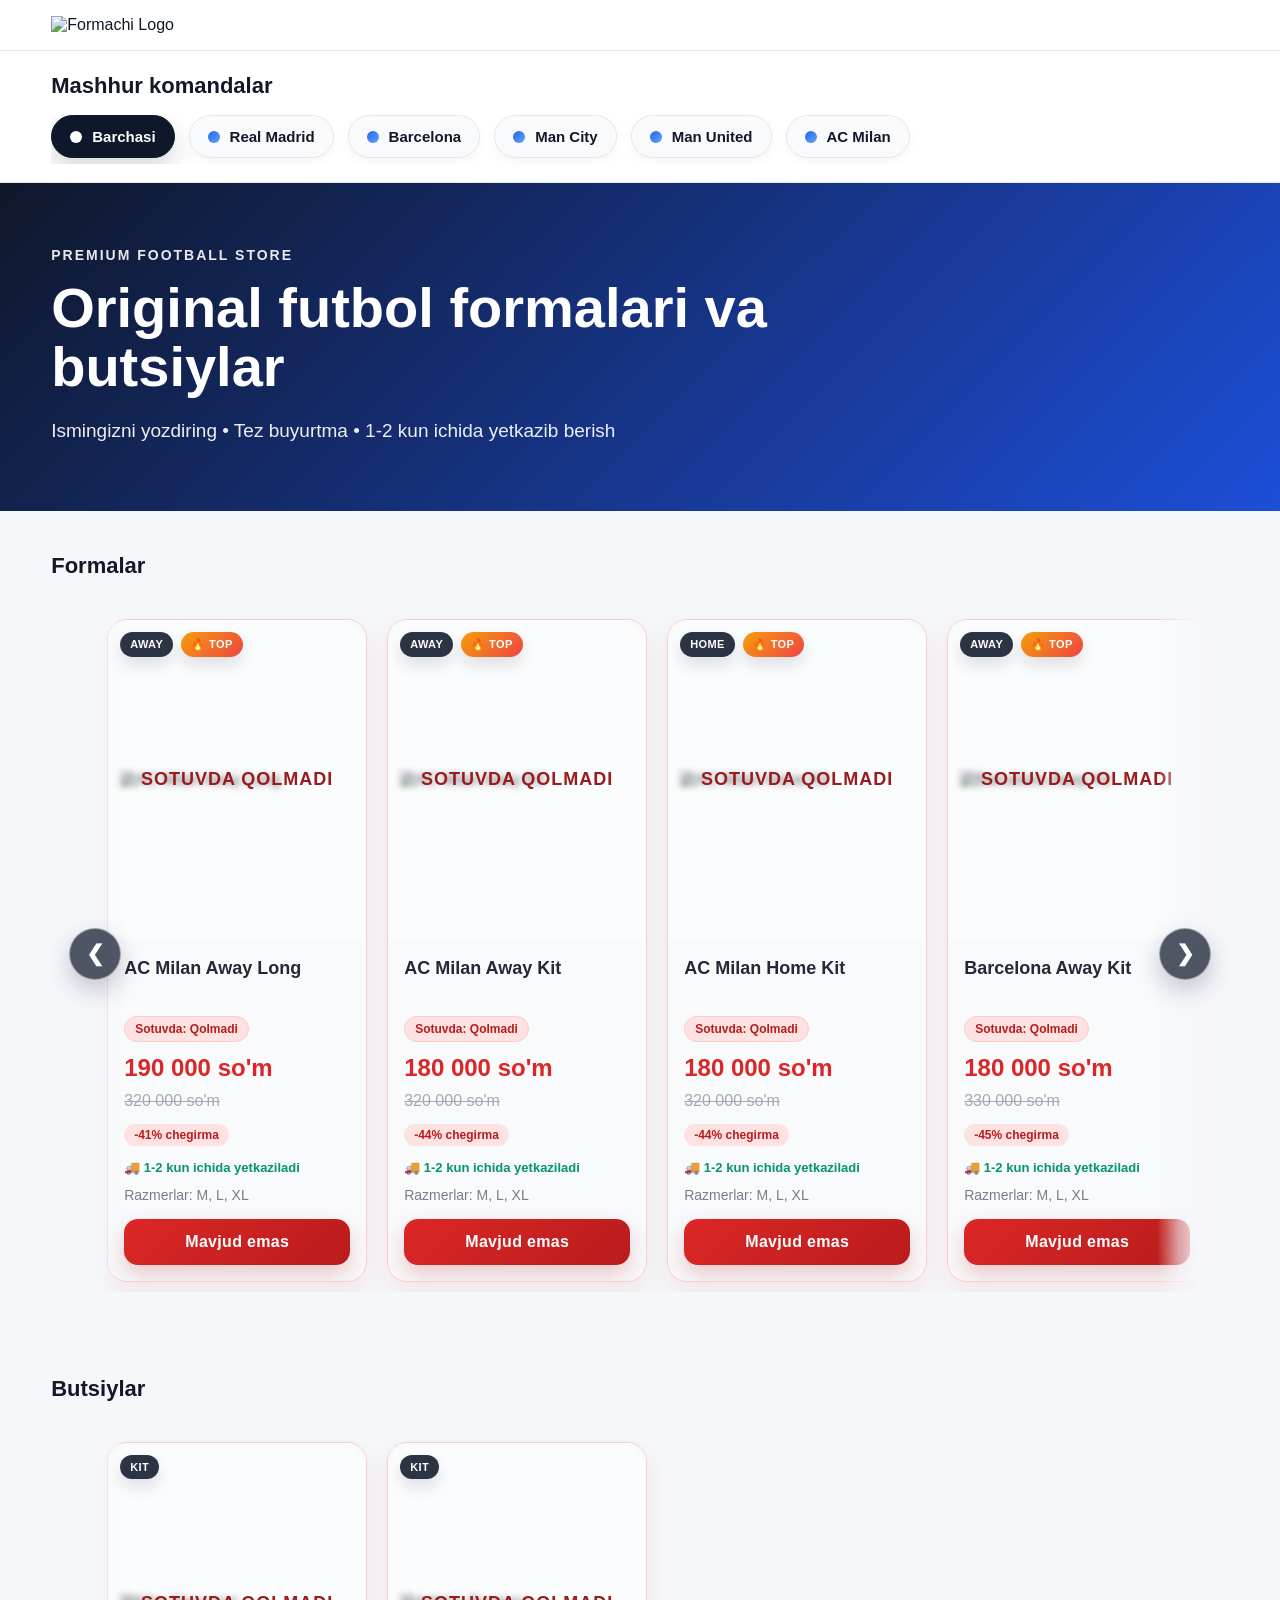
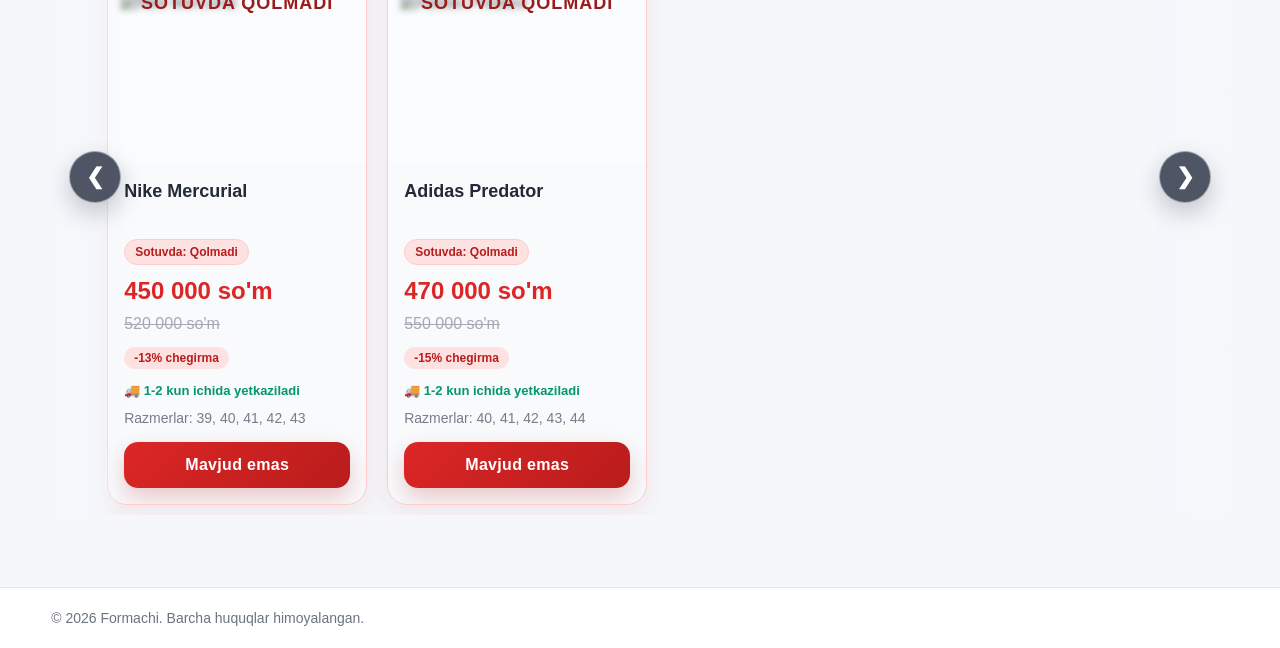
==== index.html @ 14c8f450 "Add files via upload" ====
<!DOCTYPE html>
<html lang="uz">
<head>
  <meta charset="UTF-8" />
  <meta name="viewport" content="width=device-width, initial-scale=1.0" />
  <title>Formachi</title>
  <link rel="stylesheet" href="style.css" />
</head>
<body>
  <header class="site-header">
    <div class="container header-inner">
      <img src="images/logo.jpg" alt="Formachi Logo" class="logo" />
    </div>
  </header>

  <section class="team-section">
    <div class="container">
      <h2 class="section-title">Mashhur komandalar</h2>

      <div class="team-list" id="team-list">
        <button class="team-btn active" data-team="all">
          <span class="team-dot"></span>
          <span class="team-name">Barchasi</span>
        </button>

        <button class="team-btn" data-team="realmadrid">
          <span class="team-dot"></span>
          <span class="team-name">Real Madrid</span>
        </button>

        <button class="team-btn" data-team="barcelona">
          <span class="team-dot"></span>
          <span class="team-name">Barcelona</span>
        </button>

        <button class="team-btn" data-team="mancity">
          <span class="team-dot"></span>
          <span class="team-name">Man City</span>
        </button>

        <button class="team-btn" data-team="manunited">
          <span class="team-dot"></span>
          <span class="team-name">Man United</span>
        </button>

        <button class="team-btn" data-team="acmilan">
          <span class="team-dot"></span>
          <span class="team-name">AC Milan</span>
        </button>
      </div>
    </div>
  </section>

  <section class="hero">
    <div class="container hero-inner">
      <p class="hero-subtitle">Premium football store</p>
      <h1 class="hero-title">Original futbol formalari va butsiylar</h1>
      <p class="hero-text">
        Ismingizni yozdiring • Tez buyurtma • 1-2 kun ichida yetkazib berish
      </p>
    </div>
  </section>

  <section class="products-section" id="forma-section">
    <div class="container">
      <div class="section-head">
        <h2 class="section-title">Formalar</h2>
      </div>

      <div class="slider-wrap">
        <button class="slider-btn slider-btn-left" id="forma-prev" aria-label="Oldingi">
          &#10094;
        </button>

        <div id="forma-products" class="products-grid"></div>

        <button class="slider-btn slider-btn-right" id="forma-next" aria-label="Keyingi">
          &#10095;
        </button>
      </div>
    </div>
  </section>

  <section class="products-section" id="boots-section">
    <div class="container">
      <div class="section-head">
        <h2 class="section-title">Butsiylar</h2>
      </div>

      <div class="slider-wrap">
        <button class="slider-btn slider-btn-left" id="boots-prev" aria-label="Oldingi">
          &#10094;
        </button>

        <div id="boots-products" class="products-grid"></div>

        <button class="slider-btn slider-btn-right" id="boots-next" aria-label="Keyingi">
          &#10095;
        </button>
      </div>
    </div>
  </section>

  <footer class="site-footer">
    <div class="container">
      <p>© 2026 Formachi. Barcha huquqlar himoyalangan.</p>
    </div>
  </footer>

  <div class="modal-overlay" id="order-modal">
    <div class="order-modal">
      <button class="modal-close" id="modal-close-btn" aria-label="Yopish">×</button>

      <div class="modal-header">
        <p class="modal-subtitle">Buyurtma</p>
        <h3 class="modal-title">Mahsulot buyurtma qilish</h3>
      </div>

      <form id="order-form" class="order-form">
        <div class="form-group">
          <label for="order-product">Mahsulot</label>
          <input type="text" id="order-product" name="product" readonly />
        </div>

        <div class="form-row">
          <div class="form-group">
            <label for="order-name">Ism</label>
            <input type="text" id="order-name" name="name" placeholder="Ismingiz" required />
          </div>

          <div class="form-group">
            <label for="order-phone">Telefon</label>
            <input type="tel" id="order-phone" name="phone" placeholder="+998 90 123 45 67" required />
          </div>
        </div>

        <div class="form-row">
          <div class="form-group">
            <label for="order-size">Razmer</label>
            <select id="order-size" name="size" required>
              <option value="">Tanlang</option>
            </select>
          </div>

          <div class="form-group">
            <label for="order-quantity">Soni</label>
            <input type="number" id="order-quantity" name="quantity" min="1" value="1" required />
          </div>
        </div>

        <div class="form-group">
          <label class="checkbox-row">
            <input type="checkbox" id="order-print-toggle" />
            <span>Orqasiga ism/raqam yozdirish</span>
          </label>
        </div>

        <div class="form-group hidden" id="print-text-group">
          <label for="order-print-text">Yoziladigan ism yoki raqam</label>
          <input type="text" id="order-print-text" name="printText" placeholder="Masalan: SALAH 11" />
        </div>

        <div class="form-group">
          <label for="order-address">Yetkazib berish manzili</label>
          <textarea id="order-address" name="address" rows="3" placeholder="Viloyat, tuman, mahalla, uy manzil" required></textarea>
        </div>

        <div class="form-group">
          <label for="order-note">Qo‘shimcha izoh</label>
          <textarea id="order-note" name="note" rows="2" placeholder="Qo‘shimcha ma’lumot"></textarea>
        </div>

        <button type="submit" class="submit-order-btn" id="submit-order-btn">
          Buyurtmani yuborish
        </button>

        <p class="form-status" id="form-status"></p>
      </form>
    </div>
  </div>

  <script src="script.js"></script>
</body>
</html>
---- style.css ----
* {
  margin: 0;
  padding: 0;
  box-sizing: border-box;
}

html {
  scroll-behavior: smooth;
}

body {
  font-family: Arial, sans-serif;
  background: #f5f7fb;
  color: #111827;
}

img {
  max-width: 100%;
  display: block;
}

button {
  font: inherit;
  cursor: pointer;
  border: none;
  background: none;
}

.container {
  width: min(1200px, 92%);
  margin: 0 auto;
}

/* HEADER */
.site-header {
  background: #ffffff;
  border-bottom: 1px solid #e5e7eb;
  padding: 16px 0;
}

.header-inner {
  display: flex;
  align-items: center;
  justify-content: flex-start;
}

.logo {
  width: 140px;
  height: auto;
  object-fit: contain;
}

/* TEAM SECTION */
.team-section {
  padding: 22px 0 18px;
  background: #ffffff;
  border-bottom: 1px solid #e5e7eb;
}

.section-title {
  font-size: 22px;
  font-weight: 800;
  margin-bottom: 16px;
}

.team-list {
  display: flex;
  flex-wrap: nowrap;
  gap: 14px;
  overflow-x: auto;
  overflow-y: hidden;
  padding-bottom: 6px;
  scroll-behavior: smooth;
  -webkit-overflow-scrolling: touch;
  scrollbar-width: none;
}

.team-list::-webkit-scrollbar {
  display: none;
}

.team-btn {
  flex: 0 0 auto;
  display: inline-flex;
  align-items: center;
  gap: 10px;
  padding: 12px 18px;
  border-radius: 999px;
  background: #f8fafc;
  border: 1px solid #e5e7eb;
  color: #111827;
  transition: 0.22s ease;
  box-shadow: 0 4px 12px rgba(15, 23, 42, 0.04);
}

.team-btn:hover {
  transform: translateY(-2px);
  border-color: #cbd5e1;
  box-shadow: 0 10px 20px rgba(15, 23, 42, 0.08);
}

.team-btn.active {
  background: #0f172a;
  color: #ffffff;
  border-color: #0f172a;
  box-shadow: 0 12px 24px rgba(15, 23, 42, 0.16);
}

.team-dot {
  width: 12px;
  height: 12px;
  border-radius: 50%;
  background: linear-gradient(135deg, #2563eb, #60a5fa);
  flex-shrink: 0;
}

.team-btn.active .team-dot {
  background: #ffffff;
}

.team-name {
  font-size: 15px;
  font-weight: 700;
  white-space: nowrap;
}

/* HERO */
.hero {
  width: 100%;
  padding: 64px 0;
  background: linear-gradient(135deg, #0f172a, #1d4ed8);
  color: #ffffff;
}

.hero-inner {
  max-width: 1200px;
}

.hero-subtitle {
  font-size: 14px;
  text-transform: uppercase;
  letter-spacing: 2px;
  opacity: 0.9;
  margin-bottom: 16px;
  font-weight: 700;
}

.hero-title {
  font-size: 56px;
  line-height: 1.05;
  margin-bottom: 18px;
  font-weight: 900;
  max-width: 760px;
}

.hero-text {
  font-size: 19px;
  line-height: 1.7;
  color: rgba(255, 255, 255, 0.92);
  max-width: 760px;
}

/* PRODUCTS SECTION */
.products-section {
  padding: 42px 0;
}

.section-head {
  display: flex;
  align-items: center;
  justify-content: space-between;
  margin-bottom: 20px;
}

/* SLIDER */
.slider-wrap {
  position: relative;
}

.slider-wrap::before,
.slider-wrap::after {
  content: "";
  position: absolute;
  top: 0;
  width: 72px;
  height: 100%;
  z-index: 4;
  pointer-events: none;
}

.slider-wrap::before {
  left: 0;
  background: linear-gradient(
    to right,
    rgba(245, 247, 251, 1) 0%,
    rgba(245, 247, 251, 0.96) 35%,
    rgba(245, 247, 251, 0.6) 70%,
    rgba(245, 247, 251, 0) 100%
  );
}

.slider-wrap::after {
  right: 0;
  background: linear-gradient(
    to left,
    rgba(245, 247, 251, 1) 0%,
    rgba(245, 247, 251, 0.96) 35%,
    rgba(245, 247, 251, 0.6) 70%,
    rgba(245, 247, 251, 0) 100%
  );
}

.products-grid {
  display: flex;
  gap: 20px;
  overflow-x: auto;
  overflow-y: hidden;
  scroll-behavior: smooth;
  -webkit-overflow-scrolling: touch;
  scrollbar-width: none;
  padding: 4px 56px 10px;
}

.products-grid::-webkit-scrollbar {
  display: none;
}

/* SLIDER BUTTONS */
.slider-btn {
  position: absolute;
  top: 50%;
  transform: translateY(-50%);
  width: 52px;
  height: 52px;
  border-radius: 50%;
  border: 1px solid rgba(255, 255, 255, 0.45);
  background: rgba(15, 23, 42, 0.72);
  backdrop-filter: blur(8px);
  -webkit-backdrop-filter: blur(8px);
  color: #ffffff;
  font-size: 22px;
  font-weight: 700;
  z-index: 6;
  display: flex;
  align-items: center;
  justify-content: center;
  transition: 0.25s ease;
  box-shadow: 0 10px 24px rgba(15, 23, 42, 0.22);
}

.slider-btn-left {
  left: 18px;
}

.slider-btn-right {
  right: 18px;
}

.slider-btn:hover {
  background: rgba(29, 78, 216, 0.9);
  transform: translateY(-50%) scale(1.08);
  box-shadow: 0 14px 28px rgba(29, 78, 216, 0.28);
}

.slider-btn:active {
  transform: translateY(-50%) scale(0.96);
}

/* PRODUCT CARD */
.product-card {
  position: relative;
  flex: 0 0 260px;
  background: #ffffff;
  border-radius: 20px;
  overflow: hidden;
  border: 1px solid #e5e7eb;
  transition: 0.25s ease;
}

.product-card:hover {
  transform: translateY(-6px) scale(1.01);
  box-shadow: 0 18px 40px rgba(15, 23, 42, 0.12);
}

.product-image-wrap {
  background: #f8fafc;
  padding: 10px;
  height: 320px;
  display: flex;
  align-items: center;
  justify-content: center;
}

.product-image {
  width: 100%;
  max-width: 260px;
  max-height: 300px;
  object-fit: contain;
  transition: transform 0.3s ease;
}

.product-card:hover .product-image {
  transform: scale(1.05);
}

.product-info {
  padding: 16px;
}

.product-name {
  font-size: 18px;
  font-weight: 700;
  margin-bottom: 12px;
  line-height: 1.35;
  color: #111827;
  min-height: 48px;
}

.price-box {
  display: flex;
  align-items: center;
  gap: 10px;
  flex-wrap: wrap;
  margin-bottom: 14px;
}

.new-price {
  font-size: 24px;
  font-weight: 800;
  color: #dc2626;
}

.old-price {
  font-size: 16px;
  color: #9ca3af;
  text-decoration: line-through;
}

.discount-badge {
  display: inline-flex;
  align-items: center;
  justify-content: center;
  padding: 4px 10px;
  border-radius: 999px;
  background: #fee2e2;
  color: #b91c1c;
  font-size: 12px;
  font-weight: 700;
  margin-bottom: 14px;
}

.product-meta {
  font-size: 14px;
  color: #6b7280;
  margin-bottom: 16px;
}

.order-btn {
  width: 100%;
  padding: 14px;
  border-radius: 14px;
  background: linear-gradient(135deg, #0f172a, #1d4ed8);
  color: #ffffff;
  font-weight: 800;
  letter-spacing: 0.3px;
  transition: 0.2s;
}

.order-btn:hover {
  transform: scale(1.02);
}

.order-btn.disabled {
  background: linear-gradient(135deg, #dc2626, #b91c1c) !important;
  color: #ffffff !important;
  cursor: not-allowed;
  opacity: 1;
  box-shadow: 0 10px 22px rgba(185, 28, 28, 0.22);
}

.order-btn.disabled:hover {
  transform: none !important;
}

/* FOOTER */
.site-footer {
  background: #ffffff;
  border-top: 1px solid #e5e7eb;
  padding: 22px 0;
  margin-top: 30px;
}

.site-footer p {
  color: #6b7280;
  font-size: 14px;
}

/* ORDER MODAL */
.modal-overlay {
  position: fixed;
  inset: 0;
  background: rgba(15, 23, 42, 0.58);
  display: flex;
  align-items: center;
  justify-content: center;
  padding: 20px;
  opacity: 0;
  visibility: hidden;
  pointer-events: none;
  transition: 0.25s ease;
  z-index: 100;
}

.modal-overlay.show {
  opacity: 1;
  visibility: visible;
  pointer-events: auto;
}

.order-modal {
  width: min(680px, 100%);
  max-height: 92vh;
  overflow-y: auto;
  background: #ffffff;
  border-radius: 24px;
  padding: 24px;
  position: relative;
  box-shadow: 0 20px 50px rgba(15, 23, 42, 0.22);
}

.modal-close {
  position: absolute;
  top: 14px;
  right: 14px;
  width: 42px;
  height: 42px;
  border-radius: 50%;
  background: #f3f4f6;
  color: #111827;
  font-size: 28px;
  line-height: 1;
  display: flex;
  align-items: center;
  justify-content: center;
}

.modal-close:hover {
  background: #e5e7eb;
}

.modal-header {
  margin-bottom: 18px;
}

.modal-subtitle {
  font-size: 13px;
  font-weight: 700;
  letter-spacing: 1.2px;
  text-transform: uppercase;
  color: #2563eb;
  margin-bottom: 8px;
}

.modal-title {
  font-size: 28px;
  font-weight: 800;
  color: #111827;
}

.order-form {
  display: flex;
  flex-direction: column;
  gap: 16px;
}

.form-row {
  display: grid;
  grid-template-columns: repeat(2, 1fr);
  gap: 16px;
}

.form-group {
  display: flex;
  flex-direction: column;
  gap: 8px;
}

.form-group label {
  font-size: 14px;
  font-weight: 700;
  color: #111827;
}

.form-group input,
.form-group select,
.form-group textarea {
  width: 100%;
  border: 1px solid #d1d5db;
  border-radius: 14px;
  padding: 14px 16px;
  font: inherit;
  color: #111827;
  background: #ffffff;
  outline: none;
  transition: 0.2s ease;
}

.form-group input:focus,
.form-group select:focus,
.form-group textarea:focus {
  border-color: #2563eb;
  box-shadow: 0 0 0 4px rgba(37, 99, 235, 0.12);
}

.checkbox-row {
  display: inline-flex;
  align-items: center;
  gap: 10px;
  cursor: pointer;
}

.checkbox-row input {
  width: 18px;
  height: 18px;
}

.hidden {
  display: none;
}

.submit-order-btn {
  width: 100%;
  padding: 15px 18px;
  border-radius: 14px;
  background: #0f172a;
  color: #ffffff;
  font-weight: 800;
  transition: 0.2s ease;
}

.submit-order-btn:hover {
  background: #1d4ed8;
}

.submit-order-btn:disabled {
  opacity: 0.7;
  cursor: not-allowed;
}

.form-status {
  min-height: 22px;
  font-size: 14px;
  font-weight: 600;
  color: #2563eb;
}

/* BADGES */
.card-badges {
  position: absolute;
  top: 12px;
  left: 12px;
  z-index: 3;
  display: flex;
  gap: 8px;
  flex-wrap: wrap;
}

.card-badge {
  display: inline-flex;
  align-items: center;
  justify-content: center;
  padding: 6px 10px;
  border-radius: 999px;
  font-size: 11px;
  font-weight: 800;
  letter-spacing: 0.4px;
  box-shadow: 0 8px 16px rgba(15, 23, 42, 0.12);
}

.type-badge {
  background: rgba(15, 23, 42, 0.88);
  color: #ffffff;
}

.top-badge {
  background: linear-gradient(135deg, #f59e0b, #ef4444);
  color: #ffffff;
}

.stock-badge {
  display: inline-flex;
  align-items: center;
  justify-content: center;
  margin-bottom: 12px;
  padding: 5px 10px;
  border-radius: 999px;
  background: #ecfdf5;
  color: #166534;
  font-size: 12px;
  font-weight: 700;
}

.stock-badge.out {
  background: #fee2e2;
  color: #b91c1c;
  border: 1px solid #fecaca;
}

.delivery-badge {
  font-size: 13px;
  color: #059669;
  font-weight: 700;
  margin-bottom: 12px;
}

/* SOLD OUT */
.sold-out-wrap {
  position: relative;
  overflow: hidden;
}

.sold-out-wrap .product-image {
  filter: grayscale(20%) brightness(0.72);
  transform: scale(0.98);
}

.sold-out-overlay {
  position: absolute;
  inset: 0;
  background: rgba(255, 255, 255, 0.35);
  backdrop-filter: blur(3px);
  -webkit-backdrop-filter: blur(3px);
  display: flex;
  align-items: center;
  justify-content: center;
  color: #991b1b;
  font-size: 18px;
  font-weight: 900;
  letter-spacing: 1px;
  text-align: center;
  padding: 12px;
}

.sold-out-card {
  background: #f8fafc;
  border: 1px solid #fecaca;
  box-shadow: 0 10px 24px rgba(185, 28, 28, 0.08);
}

.sold-out-card .product-name,
.sold-out-card .product-meta,
.sold-out-card .old-price {
  opacity: 0.92;
}

/* RESPONSIVE */
@media (max-width: 1024px) {
  .hero-title {
    font-size: 40px;
  }
}

@media (max-width: 768px) {
  .logo {
    width: 120px;
  }

  .section-title {
    font-size: 24px;
  }

  .hero {
    padding: 42px 0;
  }

  .hero-title {
    font-size: 40px;
  }

  .hero-text {
    font-size: 16px;
  }

  .product-card {
    flex: 0 0 220px;
  }

  .product-image-wrap {
    height: 260px;
  }

  .product-image {
    max-width: 220px;
    max-height: 240px;
  }

  .slider-btn {
    width: 44px;
    height: 44px;
    font-size: 20px;
  }

  .slider-btn-left {
    left: 10px;
  }

  .slider-btn-right {
    right: 10px;
  }

  .slider-wrap::before,
  .slider-wrap::after {
    width: 34px;
  }
}

@media (max-width: 640px) {
  .order-modal {
    padding: 18px;
    border-radius: 20px;
  }

  .modal-title {
    font-size: 24px;
  }

  .form-row {
    grid-template-columns: 1fr;
    gap: 14px;
  }
}

@media (max-width: 480px) {
  .container {
    width: min(1200px, 94%);
  }

  .team-list {
    gap: 10px;
  }

  .team-btn {
    padding: 10px 14px;
    gap: 8px;
    font-size: 14px;
  }

  .team-dot {
    width: 10px;
    height: 10px;
  }

  .team-name {
    font-size: 14px;
  }

  .hero-title {
    font-size: 32px;
  }

  .hero-text {
    font-size: 15px;
  }

  .product-name {
    font-size: 17px;
  }

  .new-price {
    font-size: 20px;
  }

  .old-price {
    font-size: 14px;
  }

  .product-image-wrap {
    height: 230px;
    padding: 8px;
  }

  .product-image {
    max-width: 200px;
    max-height: 210px;
  }

  .slider-btn {
    width: 40px;
    height: 40px;
    font-size: 18px;
  }

  .slider-btn-left {
    left: 8px;
  }

  .slider-btn-right {
    right: 8px;
  }

  .slider-wrap::before,
  .slider-wrap::after {
    width: 34px;
  }

  .card-badge {
    font-size: 10px;
    padding: 5px 8px;
  }

  .stock-badge,
  .delivery-badge {
    font-size: 11px;
  }
}
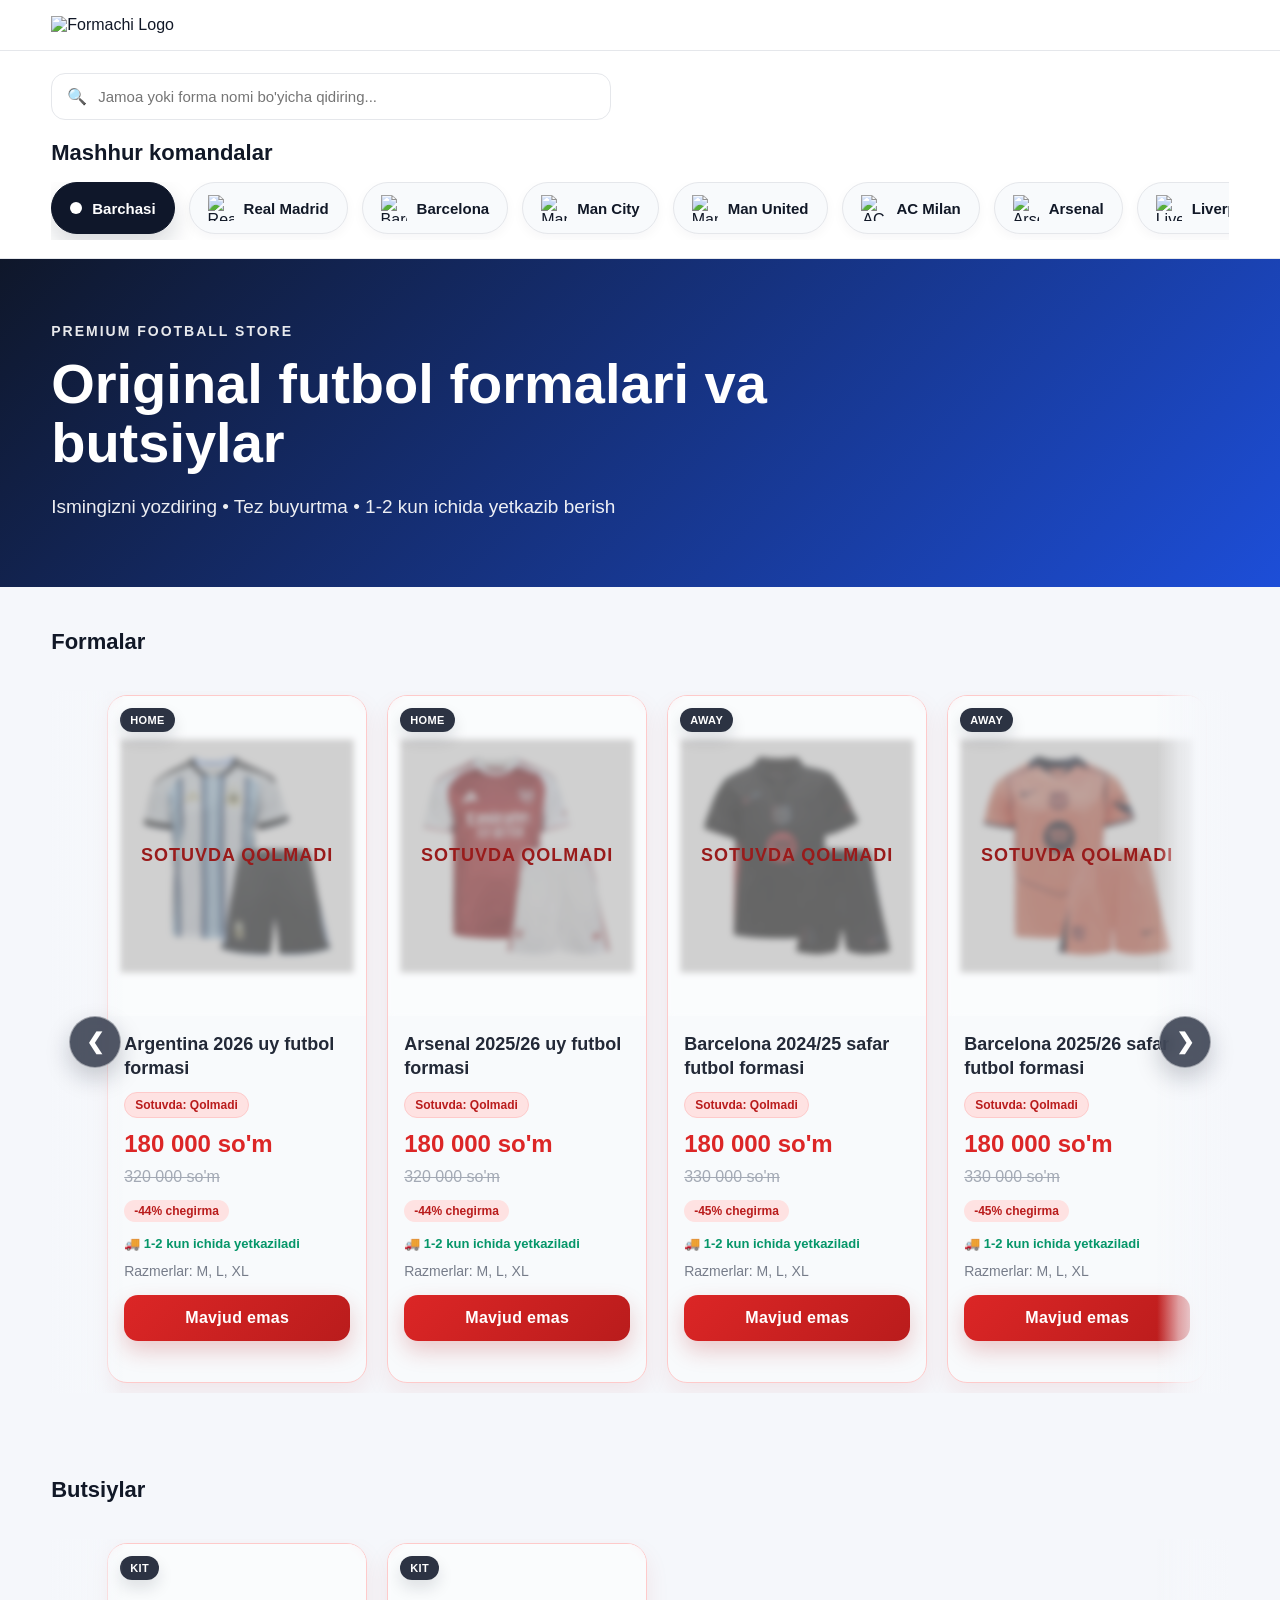
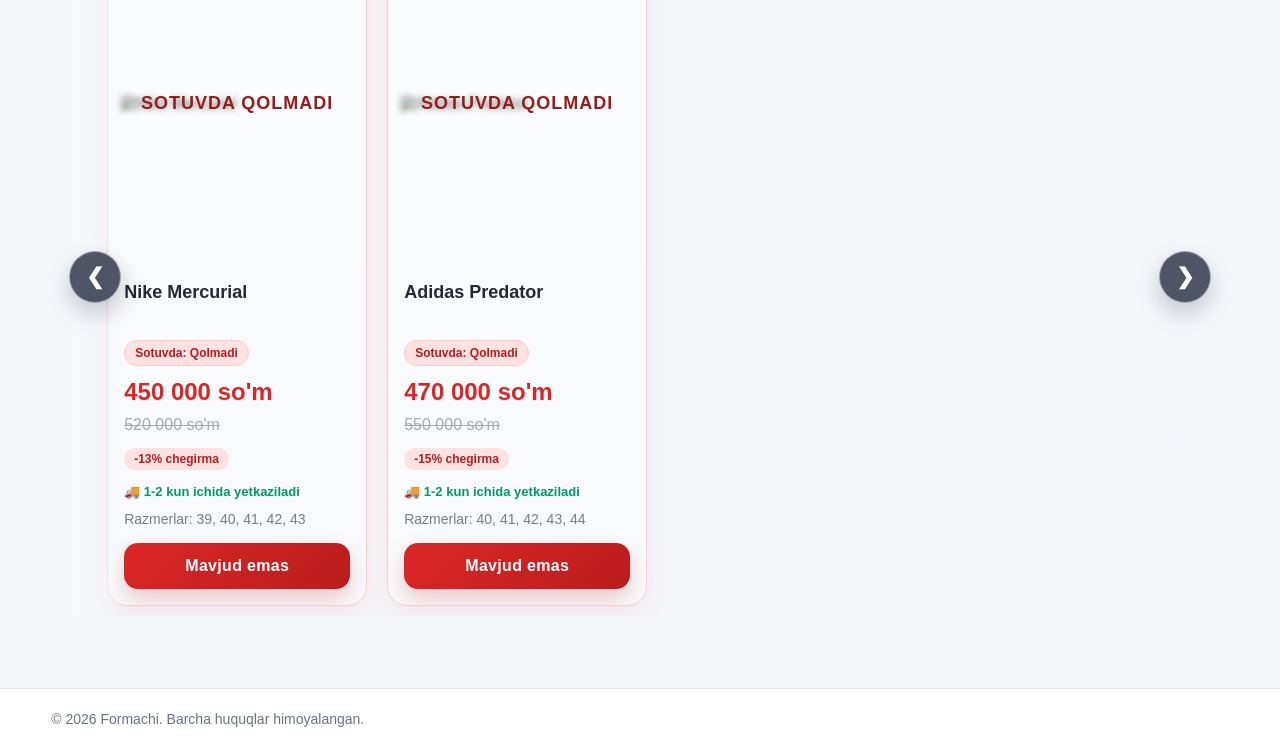
==== commit d35ece39: "Update index.html" ====
--- a/index.html
+++ b/index.html
@@ -7,46 +7,115 @@
   <link rel="stylesheet" href="style.css" />
 </head>
 <body>
+
   <header class="site-header">
     <div class="container header-inner">
       <img src="images/logo.jpg" alt="Formachi Logo" class="logo" />
     </div>
   </header>
 
+  <!-- QIDIRUV + JAMOA FILTER -->
   <section class="team-section">
     <div class="container">
-      <h2 class="section-title">Mashhur komandalar</h2>
+
+      <!-- Qidiruv qutisi -->
+      <div class="search-wrap">
+        <span class="search-icon">🔍</span>
+        <input
+          type="text"
+          id="search-input"
+          class="search-input"
+          placeholder="Jamoa yoki forma nomi bo'yicha qidiring..."
+          autocomplete="off"
+        />
+        <button class="search-clear hidden" id="search-clear-btn" aria-label="Tozalash">×</button>
+      </div>
+
+      <!-- Jamoa tugmalari -->
+      <h2 class="section-title" style="margin-top:20px;">Mashhur komandalar</h2>
 
       <div class="team-list" id="team-list">
+
         <button class="team-btn active" data-team="all">
           <span class="team-dot"></span>
           <span class="team-name">Barchasi</span>
         </button>
 
         <button class="team-btn" data-team="realmadrid">
-          <span class="team-dot"></span>
+          <img src="./images/teams/realmadrid.png" alt="Real Madrid" class="team-logo" />
           <span class="team-name">Real Madrid</span>
         </button>
 
         <button class="team-btn" data-team="barcelona">
-          <span class="team-dot"></span>
+          <img src="./images/teams/barcelona.png" alt="Barcelona" class="team-logo" />
           <span class="team-name">Barcelona</span>
         </button>
 
         <button class="team-btn" data-team="mancity">
-          <span class="team-dot"></span>
+          <img src="./images/teams/mancity.png" alt="Man City" class="team-logo" />
           <span class="team-name">Man City</span>
         </button>
 
         <button class="team-btn" data-team="manunited">
-          <span class="team-dot"></span>
+          <img src="./images/teams/manunited.png" alt="Man United" class="team-logo" />
           <span class="team-name">Man United</span>
         </button>
 
-        <button class="team-btn" data-team="acmilan">
-          <span class="team-dot"></span>
+        <button class="team-btn" data-team="milan">
+          <img src="./images/teams/milan.png" alt="AC Milan" class="team-logo" />
           <span class="team-name">AC Milan</span>
         </button>
+
+        <button class="team-btn" data-team="arsenal">
+          <img src="./images/teams/arsenal.png" alt="Arsenal" class="team-logo" />
+          <span class="team-name">Arsenal</span>
+        </button>
+
+        <button class="team-btn" data-team="liverpool">
+          <img src="./images/teams/liverpool.png" alt="Liverpool" class="team-logo" />
+          <span class="team-name">Liverpool</span>
+        </button>
+
+        <button class="team-btn" data-team="chelsea">
+          <img src="./images/teams/chelsea.png" alt="Chelsea" class="team-logo" />
+          <span class="team-name">Chelsea</span>
+        </button>
+
+        <button class="team-btn" data-team="bayern">
+          <img src="./images/teams/bayern.png" alt="Bayern" class="team-logo" />
+          <span class="team-name">Bayern</span>
+        </button>
+
+        <button class="team-btn" data-team="psg">
+          <img src="./images/teams/psg.png" alt="PSG" class="team-logo" />
+          <span class="team-name">PSG</span>
+        </button>
+
+        <button class="team-btn" data-team="inter">
+          <img src="./images/teams/inter.png" alt="Inter" class="team-logo" />
+          <span class="team-name">Inter</span>
+        </button>
+
+        <button class="team-btn" data-team="tottenham">
+          <img src="./images/teams/tottenham.png" alt="Tottenham" class="team-logo" />
+          <span class="team-name">Tottenham</span>
+        </button>
+
+        <button class="team-btn" data-team="argentina">
+          <img src="./images/teams/argentina.png" alt="Argentina" class="team-logo" />
+          <span class="team-name">Argentina</span>
+        </button>
+
+        <button class="team-btn" data-team="portugal">
+          <img src="./images/teams/portugal.png" alt="Portugaliya" class="team-logo" />
+          <span class="team-name">Portugaliya</span>
+        </button>
+
+        <button class="team-btn" data-team="spain">
+          <img src="./images/teams/spain.png" alt="Ispaniya" class="team-logo" />
+          <span class="team-name">Ispaniya</span>
+        </button>
+
       </div>
     </div>
   </section>
@@ -61,42 +130,40 @@
     </div>
   </section>
 
+  <!-- Qidiruv natijalari (odatda yashirin) -->
+  <section class="products-section hidden" id="search-results-section">
+    <div class="container">
+      <div class="section-head">
+        <h2 class="section-title" id="search-results-title">Qidiruv natijalari</h2>
+      </div>
+      <div id="search-results-grid" class="products-grid-static"></div>
+    </div>
+  </section>
+
+  <!-- Formalar -->
   <section class="products-section" id="forma-section">
     <div class="container">
       <div class="section-head">
-        <h2 class="section-title">Formalar</h2>
-      </div>
-
+        <h2 class="section-title" id="forma-section-title">Formalar</h2>
+      </div>
       <div class="slider-wrap">
-        <button class="slider-btn slider-btn-left" id="forma-prev" aria-label="Oldingi">
-          &#10094;
-        </button>
-
+        <button class="slider-btn slider-btn-left" id="forma-prev" aria-label="Oldingi">&#10094;</button>
         <div id="forma-products" class="products-grid"></div>
-
-        <button class="slider-btn slider-btn-right" id="forma-next" aria-label="Keyingi">
-          &#10095;
-        </button>
-      </div>
-    </div>
-  </section>
-
+        <button class="slider-btn slider-btn-right" id="forma-next" aria-label="Keyingi">&#10095;</button>
+      </div>
+    </div>
+  </section>
+
+  <!-- Butsiylar -->
   <section class="products-section" id="boots-section">
     <div class="container">
       <div class="section-head">
         <h2 class="section-title">Butsiylar</h2>
       </div>
-
       <div class="slider-wrap">
-        <button class="slider-btn slider-btn-left" id="boots-prev" aria-label="Oldingi">
-          &#10094;
-        </button>
-
+        <button class="slider-btn slider-btn-left" id="boots-prev" aria-label="Oldingi">&#10094;</button>
         <div id="boots-products" class="products-grid"></div>
-
-        <button class="slider-btn slider-btn-right" id="boots-next" aria-label="Keyingi">
-          &#10095;
-        </button>
+        <button class="slider-btn slider-btn-right" id="boots-next" aria-label="Keyingi">&#10095;</button>
       </div>
     </div>
   </section>
@@ -107,6 +174,7 @@
     </div>
   </footer>
 
+  <!-- BUYURTMA MODAL -->
   <div class="modal-overlay" id="order-modal">
     <div class="order-modal">
       <button class="modal-close" id="modal-close-btn" aria-label="Yopish">×</button>
@@ -114,9 +182,11 @@
       <div class="modal-header">
         <p class="modal-subtitle">Buyurtma</p>
         <h3 class="modal-title">Mahsulot buyurtma qilish</h3>
+        <p id="modal-price-display" style="font-size:22px;font-weight:800;margin-top:6px;min-height:28px;"></p>
       </div>
 
       <form id="order-form" class="order-form">
+
         <div class="form-group">
           <label for="order-product">Mahsulot</label>
           <input type="text" id="order-product" name="product" readonly />
@@ -127,7 +197,6 @@
             <label for="order-name">Ism</label>
             <input type="text" id="order-name" name="name" placeholder="Ismingiz" required />
           </div>
-
           <div class="form-group">
             <label for="order-phone">Telefon</label>
             <input type="tel" id="order-phone" name="phone" placeholder="+998 90 123 45 67" required />
@@ -141,7 +210,6 @@
               <option value="">Tanlang</option>
             </select>
           </div>
-
           <div class="form-group">
             <label for="order-quantity">Soni</label>
             <input type="number" id="order-quantity" name="quantity" min="1" value="1" required />
@@ -151,7 +219,7 @@
         <div class="form-group">
           <label class="checkbox-row">
             <input type="checkbox" id="order-print-toggle" />
-            <span>Orqasiga ism/raqam yozdirish</span>
+            <span>Orqasiga ism/raqam yozdirish (+30 000 so'm)</span>
           </label>
         </div>
 
@@ -162,12 +230,13 @@
 
         <div class="form-group">
           <label for="order-address">Yetkazib berish manzili</label>
-          <textarea id="order-address" name="address" rows="3" placeholder="Viloyat, tuman, mahalla, uy manzil" required></textarea>
-        </div>
-
-        <div class="form-group">
-          <label for="order-note">Qo‘shimcha izoh</label>
-          <textarea id="order-note" name="note" rows="2" placeholder="Qo‘shimcha ma’lumot"></textarea>
+          <textarea id="order-address" name="address" rows="3"
+                    placeholder="Viloyat, tuman, mahalla, uy manzil" required></textarea>
+        </div>
+
+        <div class="form-group">
+          <label for="order-note">Qo'shimcha izoh</label>
+          <textarea id="order-note" name="note" rows="2" placeholder="Qo'shimcha ma'lumot"></textarea>
         </div>
 
         <button type="submit" class="submit-order-btn" id="submit-order-btn">
@@ -181,4 +250,4 @@
 
   <script src="script.js"></script>
 </body>
-</html>+</html>
--- a/style.css
+++ b/style.css
@@ -812,4 +812,69 @@
   .delivery-badge {
     font-size: 11px;
   }
-}+}
+
+.product-page {
+  padding: 40px 0 60px;
+}
+
+.back-link {
+  display: inline-block;
+  margin-bottom: 24px;
+  color: #1d4ed8;
+  font-weight: 700;
+  text-decoration: none;
+}
+
+.back-link:hover {
+  text-decoration: underline;
+}
+
+.product-detail {
+  background: #ffffff;
+  border: 1px solid #e5e7eb;
+  border-radius: 24px;
+  padding: 24px;
+}
+
+.product-detail-grid {
+  display: grid;
+  grid-template-columns: 1.1fr 1fr;
+  gap: 28px;
+  align-items: start;
+}
+
+.product-detail-left {
+  background: #f8fafc;
+  border-radius: 20px;
+  padding: 20px;
+}
+
+.product-detail-main-image {
+  width: 100%;
+  max-height: 620px;
+  object-fit: contain;
+}
+
+.product-detail-title {
+  font-size: 34px;
+  line-height: 1.2;
+  margin-bottom: 18px;
+  font-weight: 900;
+}
+
+.product-detail-meta {
+  font-size: 16px;
+  color: #374151;
+  margin-bottom: 14px;
+}
+
+@media (max-width: 768px) {
+  .product-detail-grid {
+    grid-template-columns: 1fr;
+  }
+
+  .product-detail-title {
+    font-size: 28px;
+  }
+}
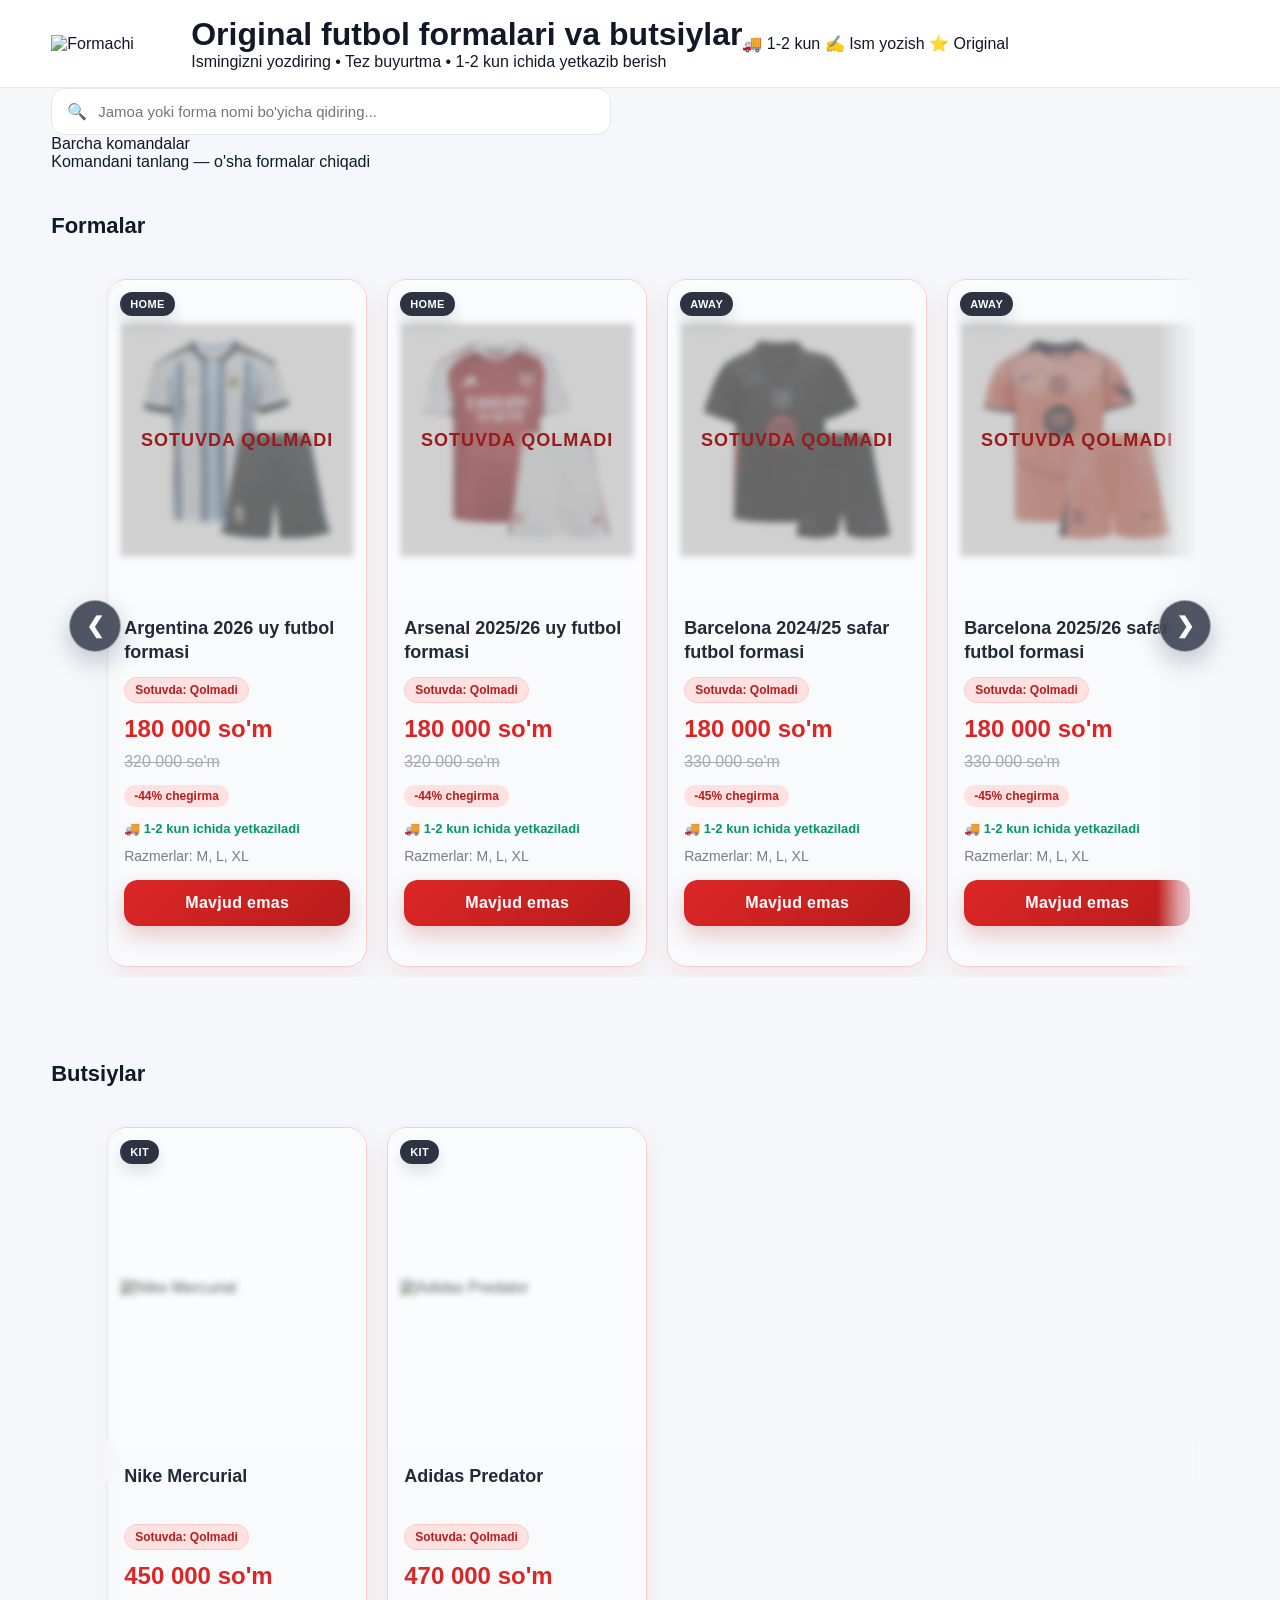
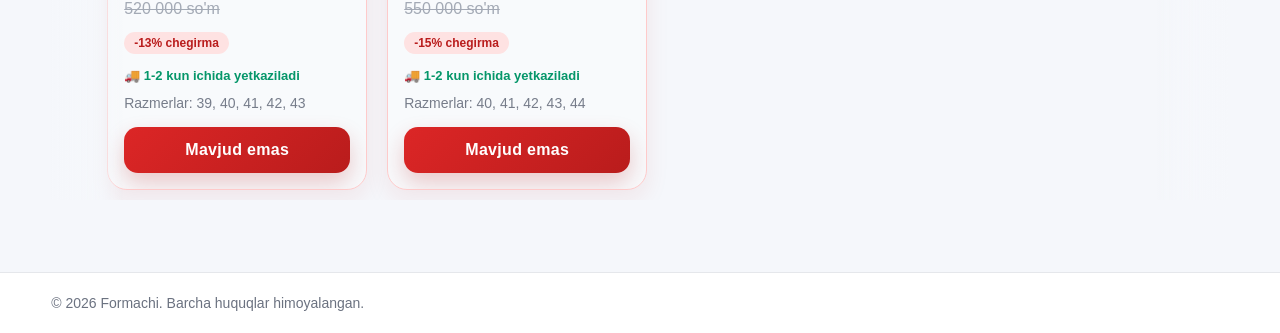
==== commit 8dbf62ba: "Update index.html" ====
--- a/index.html
+++ b/index.html
@@ -3,22 +3,31 @@
 <head>
   <meta charset="UTF-8" />
   <meta name="viewport" content="width=device-width, initial-scale=1.0" />
-  <title>Formachi</title>
+  <title>Formachi — Original futbol formalari</title>
   <link rel="stylesheet" href="style.css" />
+  <link rel="stylesheet" href="extra.css" />
 </head>
 <body>
 
+  <!-- ══════ HEADER: logo + tagline ══════ -->
   <header class="site-header">
     <div class="container header-inner">
-      <img src="images/logo.jpg" alt="Formachi Logo" class="logo" />
+      <img src="images/logo.jpg" alt="Formachi" class="logo" />
+      <div class="header-brand">
+        <h1 class="header-title">Original futbol formalari va butsiylar</h1>
+        <p class="header-sub">Ismingizni yozdiring &bull; Tez buyurtma &bull; 1-2 kun ichida yetkazib berish</p>
+      </div>
+      <div class="header-pills">
+        <span class="header-pill">🚚 1-2 kun</span>
+        <span class="header-pill">✍️ Ism yozish</span>
+        <span class="header-pill">⭐ Original</span>
+      </div>
     </div>
   </header>
 
-  <!-- QIDIRUV + JAMOA FILTER -->
-  <section class="team-section">
+  <!-- ══════ SEARCH + LEAGUES (sticky) ══════ -->
+  <section class="filter-section">
     <div class="container">
-
-      <!-- Qidiruv qutisi -->
       <div class="search-wrap">
         <span class="search-icon">🔍</span>
         <input
@@ -30,107 +39,28 @@
         />
         <button class="search-clear hidden" id="search-clear-btn" aria-label="Tozalash">×</button>
       </div>
-
-      <!-- Jamoa tugmalari -->
-      <h2 class="section-title" style="margin-top:20px;">Mashhur komandalar</h2>
-
-      <div class="team-list" id="team-list">
-
-        <button class="team-btn active" data-team="all">
-          <span class="team-dot"></span>
-          <span class="team-name">Barchasi</span>
-        </button>
-
-        <button class="team-btn" data-team="realmadrid">
-          <img src="./images/teams/realmadrid.png" alt="Real Madrid" class="team-logo" />
-          <span class="team-name">Real Madrid</span>
-        </button>
-
-        <button class="team-btn" data-team="barcelona">
-          <img src="./images/teams/barcelona.png" alt="Barcelona" class="team-logo" />
-          <span class="team-name">Barcelona</span>
-        </button>
-
-        <button class="team-btn" data-team="mancity">
-          <img src="./images/teams/mancity.png" alt="Man City" class="team-logo" />
-          <span class="team-name">Man City</span>
-        </button>
-
-        <button class="team-btn" data-team="manunited">
-          <img src="./images/teams/manunited.png" alt="Man United" class="team-logo" />
-          <span class="team-name">Man United</span>
-        </button>
-
-        <button class="team-btn" data-team="milan">
-          <img src="./images/teams/milan.png" alt="AC Milan" class="team-logo" />
-          <span class="team-name">AC Milan</span>
-        </button>
-
-        <button class="team-btn" data-team="arsenal">
-          <img src="./images/teams/arsenal.png" alt="Arsenal" class="team-logo" />
-          <span class="team-name">Arsenal</span>
-        </button>
-
-        <button class="team-btn" data-team="liverpool">
-          <img src="./images/teams/liverpool.png" alt="Liverpool" class="team-logo" />
-          <span class="team-name">Liverpool</span>
-        </button>
-
-        <button class="team-btn" data-team="chelsea">
-          <img src="./images/teams/chelsea.png" alt="Chelsea" class="team-logo" />
-          <span class="team-name">Chelsea</span>
-        </button>
-
-        <button class="team-btn" data-team="bayern">
-          <img src="./images/teams/bayern.png" alt="Bayern" class="team-logo" />
-          <span class="team-name">Bayern</span>
-        </button>
-
-        <button class="team-btn" data-team="psg">
-          <img src="./images/teams/psg.png" alt="PSG" class="team-logo" />
-          <span class="team-name">PSG</span>
-        </button>
-
-        <button class="team-btn" data-team="inter">
-          <img src="./images/teams/inter.png" alt="Inter" class="team-logo" />
-          <span class="team-name">Inter</span>
-        </button>
-
-        <button class="team-btn" data-team="tottenham">
-          <img src="./images/teams/tottenham.png" alt="Tottenham" class="team-logo" />
-          <span class="team-name">Tottenham</span>
-        </button>
-
-        <button class="team-btn" data-team="argentina">
-          <img src="./images/teams/argentina.png" alt="Argentina" class="team-logo" />
-          <span class="team-name">Argentina</span>
-        </button>
-
-        <button class="team-btn" data-team="portugal">
-          <img src="./images/teams/portugal.png" alt="Portugaliya" class="team-logo" />
-          <span class="team-name">Portugaliya</span>
-        </button>
-
-        <button class="team-btn" data-team="spain">
-          <img src="./images/teams/spain.png" alt="Ispaniya" class="team-logo" />
-          <span class="team-name">Ispaniya</span>
-        </button>
-
+      <div class="leagues-list" id="leagues-list">
+        <!-- JS render qiladi -->
       </div>
     </div>
   </section>
 
-  <section class="hero">
-    <div class="container hero-inner">
-      <p class="hero-subtitle">Premium football store</p>
-      <h1 class="hero-title">Original futbol formalari va butsiylar</h1>
-      <p class="hero-text">
-        Ismingizni yozdiring • Tez buyurtma • 1-2 kun ichida yetkazib berish
-      </p>
+  <!-- ══════ TEAMS SHOWCASE (dark blue) ══════ -->
+  <section class="teams-showcase" id="teams-showcase">
+    <div class="container">
+      <div class="showcase-header">
+        <div>
+          <p class="showcase-title" id="showcase-title">Barcha komandalar</p>
+          <p class="showcase-subtitle">Komandani tanlang — o'sha formalar chiqadi</p>
+        </div>
+      </div>
+      <div class="teams-grid" id="teams-grid">
+        <!-- JS render qiladi -->
+      </div>
     </div>
   </section>
 
-  <!-- Qidiruv natijalari (odatda yashirin) -->
+  <!-- ══════ QIDIRUV NATIJALARI ══════ -->
   <section class="products-section hidden" id="search-results-section">
     <div class="container">
       <div class="section-head">
@@ -140,7 +70,7 @@
     </div>
   </section>
 
-  <!-- Formalar -->
+  <!-- ══════ FORMALAR ══════ -->
   <section class="products-section" id="forma-section">
     <div class="container">
       <div class="section-head">
@@ -154,7 +84,7 @@
     </div>
   </section>
 
-  <!-- Butsiylar -->
+  <!-- ══════ BUTSIYLAR ══════ -->
   <section class="products-section" id="boots-section">
     <div class="container">
       <div class="section-head">
@@ -174,7 +104,7 @@
     </div>
   </footer>
 
-  <!-- BUYURTMA MODAL -->
+  <!-- ══════ BUYURTMA MODAL ══════ -->
   <div class="modal-overlay" id="order-modal">
     <div class="order-modal">
       <button class="modal-close" id="modal-close-btn" aria-label="Yopish">×</button>
@@ -186,12 +116,10 @@
       </div>
 
       <form id="order-form" class="order-form">
-
         <div class="form-group">
           <label for="order-product">Mahsulot</label>
           <input type="text" id="order-product" name="product" readonly />
         </div>
-
         <div class="form-row">
           <div class="form-group">
             <label for="order-name">Ism</label>
@@ -202,7 +130,6 @@
             <input type="tel" id="order-phone" name="phone" placeholder="+998 90 123 45 67" required />
           </div>
         </div>
-
         <div class="form-row">
           <div class="form-group">
             <label for="order-size">Razmer</label>
@@ -215,39 +142,37 @@
             <input type="number" id="order-quantity" name="quantity" min="1" value="1" required />
           </div>
         </div>
-
         <div class="form-group">
           <label class="checkbox-row">
             <input type="checkbox" id="order-print-toggle" />
             <span>Orqasiga ism/raqam yozdirish (+30 000 so'm)</span>
           </label>
         </div>
-
         <div class="form-group hidden" id="print-text-group">
           <label for="order-print-text">Yoziladigan ism yoki raqam</label>
           <input type="text" id="order-print-text" name="printText" placeholder="Masalan: SALAH 11" />
         </div>
-
         <div class="form-group">
           <label for="order-address">Yetkazib berish manzili</label>
           <textarea id="order-address" name="address" rows="3"
                     placeholder="Viloyat, tuman, mahalla, uy manzil" required></textarea>
         </div>
-
         <div class="form-group">
           <label for="order-note">Qo'shimcha izoh</label>
           <textarea id="order-note" name="note" rows="2" placeholder="Qo'shimcha ma'lumot"></textarea>
         </div>
-
         <button type="submit" class="submit-order-btn" id="submit-order-btn">
           Buyurtmani yuborish
         </button>
-
         <p class="form-status" id="form-status"></p>
       </form>
     </div>
   </div>
 
+  <script src="products-data.js"></script>
+  
   <script src="script.js"></script>
+  
+  <script src="additions.js"></script>
 </body>
 </html>
--- a/style.css
+++ b/style.css
@@ -813,7 +813,6 @@
     font-size: 11px;
   }
 }
-
 .product-page {
   padding: 40px 0 60px;
 }
